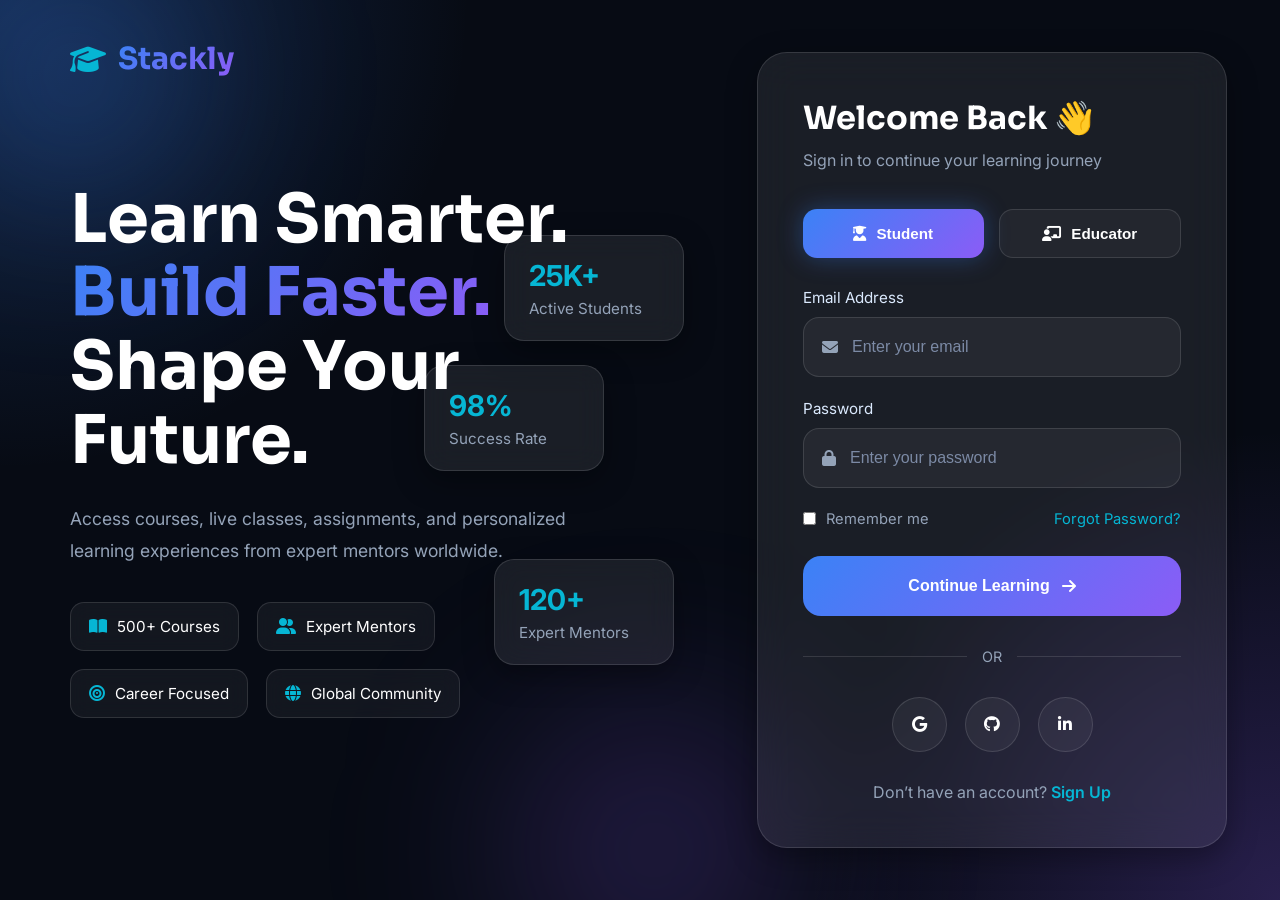
==== index.html @ 443db9fa "Inital commit" ====
<!DOCTYPE html>
<html lang="en">
<head>
  <meta charset="UTF-8" />
  <meta name="viewport" content="width=device-width, initial-scale=1.0"/>

  <title>Stackly Education Login</title>

  <!-- Google Fonts -->
  <link rel="preconnect" href="https://fonts.googleapis.com">
  <link rel="preconnect" href="https://fonts.gstatic.com" crossorigin>

  <link href="https://fonts.googleapis.com/css2?family=Inter:wght@300;400;500;600;700&family=Sora:wght@400;600;700&display=swap" rel="stylesheet">

  <!-- CSS -->
  <link rel="stylesheet" href="style.css">

  <!-- Icons -->
  <link rel="stylesheet"
  href="https://cdnjs.cloudflare.com/ajax/libs/font-awesome/6.5.2/css/all.min.css"/>
</head>

<body>

  <!-- ================= MAIN CONTAINER ================= -->
  <section class="auth-container">
    
    <!-- Logo -->
    <div class="logo">
    <i class="fa-solid fa-graduation-cap"></i>
    <span>Stackly</span>
    </div>
    <!-- ================= LEFT CONTENT ================= -->
    <div class="left-section">

      <!-- Hero Content -->
      <div class="hero-content">

        <h1>
          Learn Smarter.
          <span>Build Faster.</span>
          Shape Your Future.
        </h1>

        <p>
          Access courses, live classes, assignments,
          and personalized learning experiences
          from expert mentors worldwide.
        </p>

        <!-- Features -->
        <div class="feature-list">

          <div class="feature-pill">
            <i class="fa-solid fa-book-open"></i>
            <span>500+ Courses</span>
          </div>

          <div class="feature-pill">
            <i class="fa-solid fa-user-group"></i>
            <span>Expert Mentors</span>
          </div>

          <div class="feature-pill">
            <i class="fa-solid fa-bullseye"></i>
            <span>Career Focused</span>
          </div>

          <div class="feature-pill">
            <i class="fa-solid fa-globe"></i>
            <span>Global Community</span>
          </div>

        </div>

      </div>

      <!-- Floating Stats -->
      <div class="floating-cards">

        <div class="stats-card card-one">
          <h3>25K+</h3>
          <p>Active Students</p>
        </div>

        <div class="stats-card card-two">
          <h3>98%</h3>
          <p>Success Rate</p>
        </div>

        <div class="stats-card card-three">
          <h3>120+</h3>
          <p>Expert Mentors</p>
        </div>

      </div>

      <!-- Background Blur Effects -->
      <div class="blur blur-one"></div>
      <div class="blur blur-two"></div>

    </div>

    <!-- ================= RIGHT FORM SECTION ================= -->
    <div class="right-section">

      <!-- Auth Card -->
      <div class="auth-card">

        <!-- Form Header -->
        <div class="form-header">

          <h2>Welcome Back 👋</h2>

          <p>
            Sign in to continue your learning journey
          </p>

        </div>

        <!-- Role Selector -->
        <div class="role-selector">

          <button class="role-btn active">
            <i class="fa-solid fa-user-graduate"></i>
            Student
          </button>

          <button class="role-btn">
            <i class="fa-solid fa-chalkboard-user"></i>
            Educator
          </button>

        </div>

        <!-- Login Form -->
        <form class="auth-form">

          <!-- Email -->
          <div class="input-group">

            <label>Email Address</label>

            <div class="input-field">
              <i class="fa-solid fa-envelope"></i>

              <input
                type="email"
                placeholder="Enter your email"
                required
              >
            </div>

          </div>

          <!-- Password -->
          <div class="input-group">

            <label>Password</label>

            <div class="input-field">
              <i class="fa-solid fa-lock"></i>

              <input
                type="password"
                placeholder="Enter your password"
                required
              >
            </div>

          </div>

          <!-- Options -->
          <div class="form-options">

            <div class="remember">

              <input type="checkbox" id="remember">

              <label for="remember">
                Remember me
              </label>

            </div>

            <a href="./404page.html" class="forgot-password">
              Forgot Password?
            </a>

          </div>

          <!-- Submit Button -->
          <button type="submit" class="login-btn">
            Continue Learning
            <i class="fa-solid fa-arrow-right"></i>
          </button>

        </form>

        <!-- Divider -->
        <div class="divider">
          <span>OR</span>
        </div>

        <!-- Social Login -->
        <div class="social-login">

          <a href="./404page.html" class="social-btn">
            <i class="fa-brands fa-google"></i>
          </a>

          <a href="./404page.html" class="social-btn">
            <i class="fa-brands fa-github"></i>
          </a>

          <a href="./404page.html" class="social-btn">
            <i class="fa-brands fa-linkedin-in"></i>
          </a>

        </div>

        <!-- Bottom Text -->
        <div class="bottom-text">

          <p>
            Don’t have an account?
            <a href="./signUp.html">Sign Up</a>
          </p>

        </div>

      </div>

    </div>

  </section>
<script>

  const roleButtons = document.querySelectorAll(".role-btn");

  roleButtons.forEach(button => {

    button.addEventListener("click", () => {

      roleButtons.forEach(btn => {
        btn.classList.remove("active");
      });

      button.classList.add("active");

    });

  });

</script>
</body>
</html>
---- style.css ----
/* =========================
   RESET
========================= */
*{
  margin: 0;
  padding: 0;
  box-sizing: border-box;
}

html{
  scroll-behavior: smooth;
}

body{
  font-family: "Inter", sans-serif;
  background: #070b14;
  color: white;
  overflow-x: hidden;
}

/* =========================
   ROOT VARIABLES
========================= */
:root{

  --primary: #3b82f6;
  --secondary: #8b5cf6;
  --accent: #06b6d4;

  --bg-dark: #070b14;
  --bg-light: #0f172a;

  --text-light: #ffffff;
  --text-gray: #94a3b8;

  --glass: rgba(255,255,255,0.08);
  --border: rgba(255,255,255,0.12);

  --shadow:
    0 10px 30px rgba(0,0,0,0.35);

  --gradient:
    linear-gradient(
      135deg,
      #3b82f6,
      #8b5cf6
    );
}

/* =========================
   MAIN CONTAINER
========================= */
.auth-container{
  min-height: 100vh;
  display: flex;

  background:
    radial-gradient(circle at top left,
    rgba(59,130,246,0.25),
    transparent 30%),

    radial-gradient(circle at bottom right,
    rgba(139,92,246,0.25),
    transparent 30%),

    var(--bg-dark);

  position: relative;
  overflow: hidden;
}

/* =========================
   LEFT SECTION
========================= */
.left-section{
  width: 55%;

  padding: 50px 90px 50px 70px;

  display: flex;
  flex-direction: column;
  justify-content: center;

  position: relative;
}

/* =========================
   LOGO
========================= */
.logo{
  position: absolute;

  top: 40px;
  left: 70px;

  display: flex;
  align-items: center;
  gap: 12px;

  font-size: 1.9rem;
  font-weight: 700;

  font-family: "Sora", sans-serif;

  z-index: 10;

  cursor: pointer;

  transition:
    transform 0.4s ease,
    filter 0.4s ease;
}

/* =========================
   LOGO TEXT
========================= */
.logo span{
  background: var(--gradient);

  -webkit-background-clip: text;
  -webkit-text-fill-color: transparent;

  transition: 0.4s ease;
}

/* =========================
   LOGO ICON
========================= */
.logo i{
  color: var(--accent);
  font-size: 1.8rem;

  transition:
    transform 0.4s ease,
    color 0.4s ease;
}

/* =========================
   LOGO HOVER
========================= */
.logo:hover{

  transform: translateY(-4px);

  filter:
    drop-shadow(
      0 0 18px rgba(59,130,246,0.35)
    );
}

.logo:hover i{

  transform: rotate(-12deg) scale(1.1);

  color: #3b82f6;
}

.logo:hover span{

  filter:
    brightness(1.15);
}

/* =========================
   HERO CONTENT
========================= */
.hero-content{
  max-width: 560px;
  position: relative;
  z-index: 5;
}

.hero-content h1{
  font-size: 4.2rem;
  line-height: 1.1;
  font-weight: 700;

  margin-bottom: 25px;

  font-family: "Sora", sans-serif;
}

.hero-content h1 span{
  background: var(--gradient);

  -webkit-background-clip: text;
  -webkit-text-fill-color: transparent;
}

.hero-content p{
  color: var(--text-gray);

  font-size: 1.1rem;
  line-height: 1.8;

  margin-bottom: 35px;
}

/* =========================
   FEATURES
========================= */
.feature-list{
  display: flex;
  flex-wrap: wrap;
  gap: 18px;
}

.feature-pill{
  padding: 14px 18px;

  background: rgba(255,255,255,0.05);

  border: 1px solid var(--border);

  border-radius: 14px;

  display: flex;
  align-items: center;
  gap: 10px;

  backdrop-filter: blur(10px);

  transition: 0.4s ease;
}

.feature-pill:hover{
  transform: translateY(-5px);

  border-color: var(--accent);
}
.feature-pill i{
  color: var(--accent);
}

.feature-pill span{
  color: white;
  font-size: 0.95rem;
}

/* =========================
   FLOATING CARDS AREA
========================= */
.floating-cards{
  position: absolute;

  top: 50%;
  right: 20px;

  transform: translateY(-50%);

  width: 260px;
  height: 430px;

  z-index: 1;
}

/* =========================
   STATS CARD
========================= */
.stats-card{
  position: absolute;

  width: 180px;

  background: rgba(255,255,255,0.08);

  border: 1px solid rgba(255,255,255,0.12);

  backdrop-filter: blur(14px);

  border-radius: 20px;

  padding: 22px 24px;

  box-shadow: var(--shadow);

  animation: float 5s ease-in-out infinite;

  transition:
    transform 0.4s ease,
    background 0.4s ease,
    border-color 0.4s ease,
    box-shadow 0.4s ease;
}

/* =========================
   CARD HOVER
========================= */
.stats-card:hover{

  background:
    linear-gradient(
      135deg,
      rgb(26, 121, 195),
      rgba(59,130,246,0.18)
    );

  border-color:
    rgba(59,130,246,0.45);

  transform:
    translateY(-8px) scale(1.03);

  box-shadow:
    0 15px 40px rgba(59,130,246,0.35);

  z-index: 10;
}

.stats-card h3{
  font-size: 1.8rem;
  color: var(--accent);
  margin-bottom: 6px;
}

.stats-card p{
  color: var(--text-gray);
  font-size: 0.95rem;
}

/* =========================
   CARD POSITIONS
========================= */
.card-one{
  top: 0;
  right: 0;
}

.card-two{
  top: 130px;
  left: 0;

  animation-delay: 1s;
}

.card-three{
  bottom: 0;
  right: 10px;

  animation-delay: 2s;
}

/* =========================
   BLUR EFFECTS
========================= */
.blur{
  position: absolute;
  border-radius: 50%;
  filter: blur(90px);
  z-index: 0;
}

.blur-one{
  width: 250px;
  height: 250px;

  background: rgba(59,130,246,0.25);

  top: -50px;
  left: -50px;
}

.blur-two{
  width: 300px;
  height: 300px;

  background: rgba(139,92,246,0.20);

  bottom: -100px;
  right: -100px;
}

/* =========================
   RIGHT SECTION
========================= */
.right-section{
  width: 45%;

  display: flex;
  align-items: center;
  justify-content: center;

  padding: 40px;

  position: relative;
  z-index: 2;
}

/* =========================
   AUTH CARD
========================= */
.auth-card{
  width: 100%;
  max-width: 470px;

  background: rgba(255,255,255,0.08);

  border: 1px solid rgba(255,255,255,0.12);

  backdrop-filter: blur(20px);

  border-radius: 30px;

  padding: 45px;

  box-shadow: var(--shadow);

  position: relative;
  z-index: 2;
}

/* =========================
   FORM HEADER
========================= */
.form-header{
  margin-bottom: 35px;
}

.form-header h2{
  font-size: 2rem;
  margin-bottom: 10px;

  font-family: "Sora", sans-serif;
}

.form-header p{
  color: var(--text-gray);
  line-height: 1.6;
}

/* =========================
   ROLE SELECTOR
========================= */
.role-selector{
  display: flex;
  gap: 15px;

  margin-bottom: 30px;
}

.role-btn{
  flex: 1;

  padding: 15px;

  border: 1px solid rgba(255,255,255,0.12);

  background: rgba(255,255,255,0.04);

  color: white;

  border-radius: 14px;

  user-select: none;

  display: flex;
  align-items: center;
  justify-content: center;
  gap: 10px;

  cursor: pointer;

  transition: 0.4s ease;

  font-size: 0.95rem;
  font-weight: 600;
}

.role-btn:hover{
  transform: translateY(-3px);
}

.role-btn.active{
  background: var(--gradient);
  border: none;

  box-shadow:
    0 0 25px rgba(59,130,246,0.35);
}

/* =========================
   INPUT GROUP
========================= */
.input-group{
  margin-bottom: 22px;
}

.input-group label{
  display: block;

  margin-bottom: 10px;

  font-size: 0.95rem;

  color: #dbeafe;
}

.input-field{
  height: 60px;

  background: rgba(255,255,255,0.05);

  border: 1px solid rgba(255,255,255,0.12);

  border-radius: 16px;

  display: flex;
  align-items: center;

  padding: 0 18px;

  transition: 0.3s ease;
}

.input-field:focus-within{
  border-color: var(--primary);

  box-shadow:
    0 0 20px rgba(59,130,246,0.25);
}

.input-field i{
  color: var(--text-gray);
  margin-right: 14px;
}

.input-field input{
  width: 100%;
  height: 100%;

  border: none;
  outline: none;

  background: transparent;

  color: white;

  font-size: 1rem;
}

.input-field input::placeholder{
  color: #7c8aa5;
}

/* =========================
   FORM OPTIONS
========================= */
.form-options{
  display: flex;
  align-items: center;
  justify-content: space-between;

  margin-bottom: 28px;
}

.remember{
  display: flex;
  align-items: center;
  gap: 10px;
}

.remember label{
  color: var(--text-gray);
  font-size: 0.92rem;
}

.forgot-password{
  color: var(--accent);

  text-decoration: none;

  font-size: 0.92rem;
}

.forgot-password:hover{
  text-decoration: underline;
}

/* =========================
   LOGIN BUTTON
========================= */
.login-btn{
  width: 100%;
  height: 60px;

  border: none;
  outline: none;

  border-radius: 18px;

  background: var(--gradient);

  color: white;

  font-size: 1rem;
  font-weight: 600;

  cursor: pointer;

  display: flex;
  align-items: center;
  justify-content: center;
  gap: 12px;

  transition: 0.4s ease;
}

.login-btn:hover{
  transform: translateY(-4px);

  box-shadow:
    0 15px 30px rgba(59,130,246,0.35);
}

/* =========================
   DIVIDER
========================= */
.divider{
  margin: 32px 0;

  display: flex;
  align-items: center;
  gap: 15px;
}

.divider::before,
.divider::after{
  content: "";
  flex: 1;
  height: 1px;

  background: rgba(255,255,255,0.12);
}

.divider span{
  color: var(--text-gray);
  font-size: 0.9rem;
}

/* =========================
   SOCIAL LOGIN
========================= */
.social-login{
  display: flex;
  justify-content: center;
  gap: 18px;
}

.social-btn{
  width: 55px;
  height: 55px;

  border-radius: 50%;

  border: 1px solid rgba(255,255,255,0.12);

  background: rgba(255,255,255,0.05);

  color: white;

  display: flex;
  align-items: center;
  justify-content: center;

  text-decoration: none;

  cursor: pointer;

  transition: 0.4s ease;

  font-size: 1rem;
}

.social-btn:hover{
  transform: translateY(-5px);

  background: var(--primary);
}

/* =========================
   BOTTOM TEXT
========================= */
.bottom-text{
  margin-top: 30px;
  text-align: center;
}

.bottom-text p{
  color: var(--text-gray);
}

.bottom-text a{
  color: var(--accent);

  text-decoration: none;

  font-weight: 600;
}

.bottom-text a:hover{
  color: #3b82f6;

  text-shadow:
    0 0 12px rgba(59,130,246,0.5);
}

/* =========================
   FLOAT ANIMATION
========================= */
@keyframes float{

  0%{
    transform: translateY(0px);
  }

  50%{
    transform: translateY(-12px);
  }

  100%{
    transform: translateY(0px);
  }
}

/* =========================
   RESPONSIVE
========================= */
@media(max-width: 1100px){

  .hero-content h1{
    font-size: 3.3rem;
  }

  .left-section{
    padding: 50px;
  }

  .logo{
    left: 50px;
  }

  .floating-cards{
    right: -20px;
    transform: translateY(-50%) scale(0.9);
  }
}

/* =========================
   MOBILE VIEW
========================= */
@media(max-width: 900px){

  .auth-container{
    flex-direction: column;
  }

  .right-section{
    width: 100%;
    order: 2;

    padding:
      40px 20px 40px;
  }

  .left-section{
    width: 100%;
    order: 3;

    padding:
      30px 20px 60px;
  }


    .logo{
    position: relative;

    top: 0;
    left: 0;

    width: 100%;

    display: flex;
    justify-content: center;
    align-items: center;

    margin-bottom: 25px;

    z-index: 20;
    }

  .hero-content{
    margin-top: 10px;
    max-width: 100%;
  }

  .hero-content h1{
    font-size: 2.4rem;
    margin-bottom: 18px;
  }

  .hero-content p{
    font-size: 1rem;
    margin-bottom: 25px;
  }

  .feature-list{
    gap: 12px;
  }

  .feature-pill{
    padding: 12px 14px;
    font-size: 0.85rem;
  }

  .auth-card{
    padding: 30px 24px;
    border-radius: 24px;
  }

  .form-header h2{
    font-size: 1.7rem;
  }

  /* =========================
     MOBILE FLOATING CARDS
  ========================= */
  .floating-cards{
    position: relative;

    top: auto;
    right: auto;

    transform: none;

    width: 100%;
    height: auto;

    display: flex;
    flex-direction: column;
    gap: 18px;

    margin-top: 40px;
  }

  .stats-card{
    position: relative;

    width: 100%;

    top: auto;
    left: auto;
    right: auto;
    bottom: auto;
  }
}

/* =========================
   SMALL MOBILE
========================= */
@media(max-width: 500px){

  .hero-content h1{
    font-size: 2rem;
  }

  .form-header h2{
    font-size: 1.5rem;
  }

  .role-selector{
    flex-direction: column;
  }

  .form-options{
    flex-direction: column;
    gap: 15px;

    align-items: flex-start;
  }

  .social-login{
    gap: 12px;
  }

  .social-btn{
    width: 50px;
    height: 50px;
  }
}
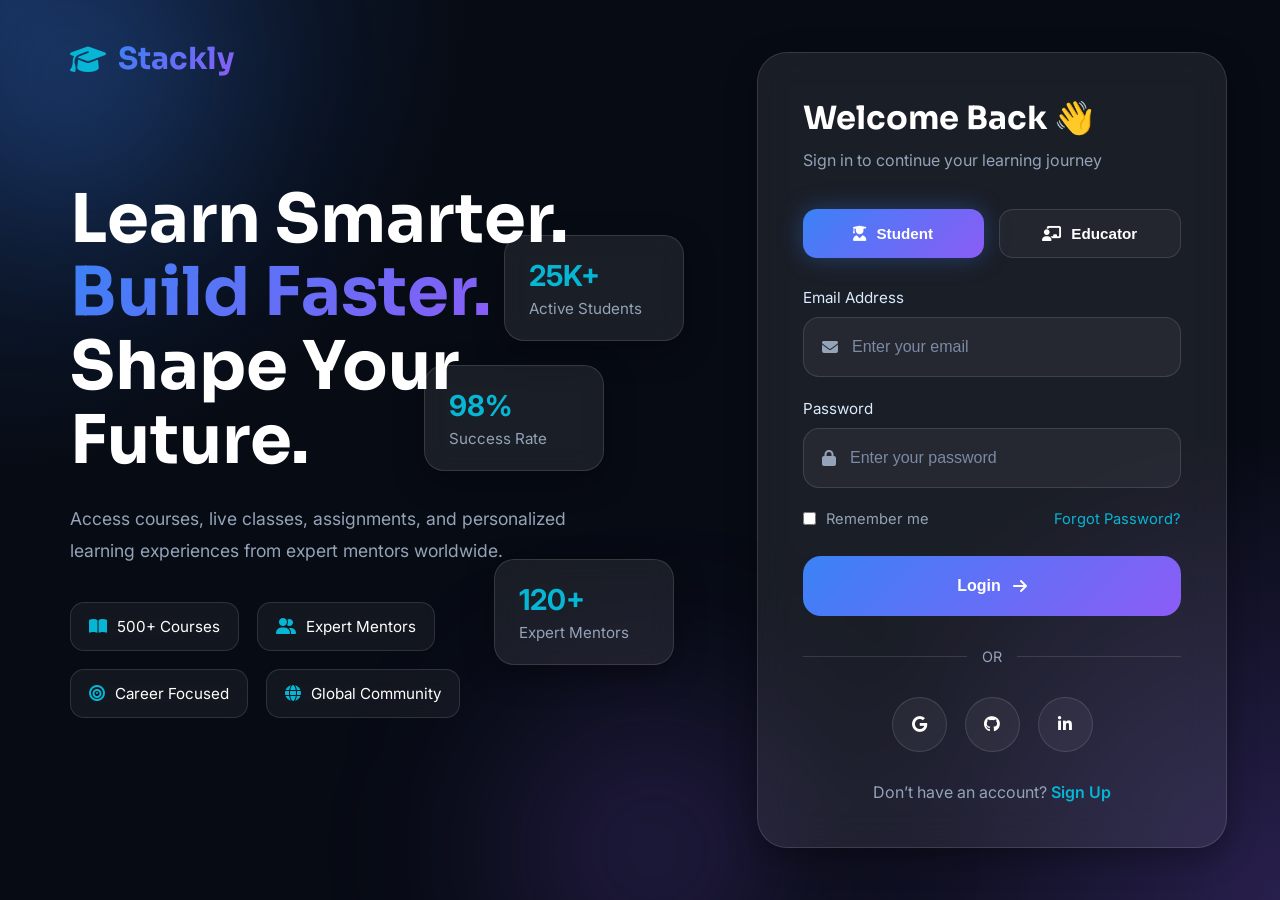
==== commit 2f767033: "button name changrd" ====
--- a/index.html
+++ b/index.html
@@ -121,15 +121,23 @@
         <!-- Role Selector -->
         <div class="role-selector">
 
-          <button class="role-btn active">
-            <i class="fa-solid fa-user-graduate"></i>
-            Student
-          </button>
-
-          <button class="role-btn">
-            <i class="fa-solid fa-chalkboard-user"></i>
-            Educator
-          </button>
+            <button
+                type="button"
+                class="role-btn active"
+                data-role="student"
+            >
+                <i class="fa-solid fa-user-graduate"></i>
+                Student
+            </button>
+
+            <button
+                type="button"
+                class="role-btn"
+                data-role="educator"
+            >
+                <i class="fa-solid fa-chalkboard-user"></i>
+                Educator
+            </button>
 
         </div>
 
@@ -146,9 +154,10 @@
 
               <input
                 type="email"
+                id="email"
                 placeholder="Enter your email"
                 required
-              >
+                >
             </div>
 
           </div>
@@ -163,6 +172,7 @@
 
               <input
                 type="password"
+                id="password"
                 placeholder="Enter your password"
                 required
               >
@@ -191,7 +201,7 @@
 
           <!-- Submit Button -->
           <button type="submit" class="login-btn">
-            Continue Learning
+            Login
             <i class="fa-solid fa-arrow-right"></i>
           </button>
 
@@ -232,25 +242,82 @@
       </div>
 
     </div>
+    
 
   </section>
 <script>
 
-  const roleButtons = document.querySelectorAll(".role-btn");
-
-  roleButtons.forEach(button => {
-
-    button.addEventListener("click", () => {
-
-      roleButtons.forEach(btn => {
-        btn.classList.remove("active");
-      });
-
-      button.classList.add("active");
-
+/* =========================
+   ROLE SELECTOR
+========================= */
+
+const roleButtons =
+document.querySelectorAll(".role-btn");
+
+/* DEFAULT ROLE */
+let selectedRole = "student";
+
+roleButtons.forEach((button) => {
+
+  button.onclick = function(){
+
+    roleButtons.forEach((btn) => {
+      btn.classList.remove("active");
     });
 
-  });
+    this.classList.add("active");
+
+    selectedRole =
+    this.dataset.role;
+
+    console.log("Selected Role:", selectedRole);
+
+  };
+
+});
+
+/* =========================
+   LOGIN FORM
+========================= */
+
+const form =
+document.querySelector(".auth-form");
+
+form.onsubmit = function(e){
+
+  e.preventDefault();
+
+  const username =
+  document.getElementById("email").value;
+
+  localStorage.setItem(
+    "username",
+    username
+  );
+
+  localStorage.setItem(
+    "role",
+    selectedRole
+  );
+
+  console.log(selectedRole);
+
+  /* REDIRECT */
+  if(selectedRole === "educator"){
+
+    window.location.href =
+    "dashboard2.html";
+
+  }
+
+  else{
+
+    window.location.href =
+    "dashboard1.html";
+
+  }
+
+};
 
 </script>
 </body>
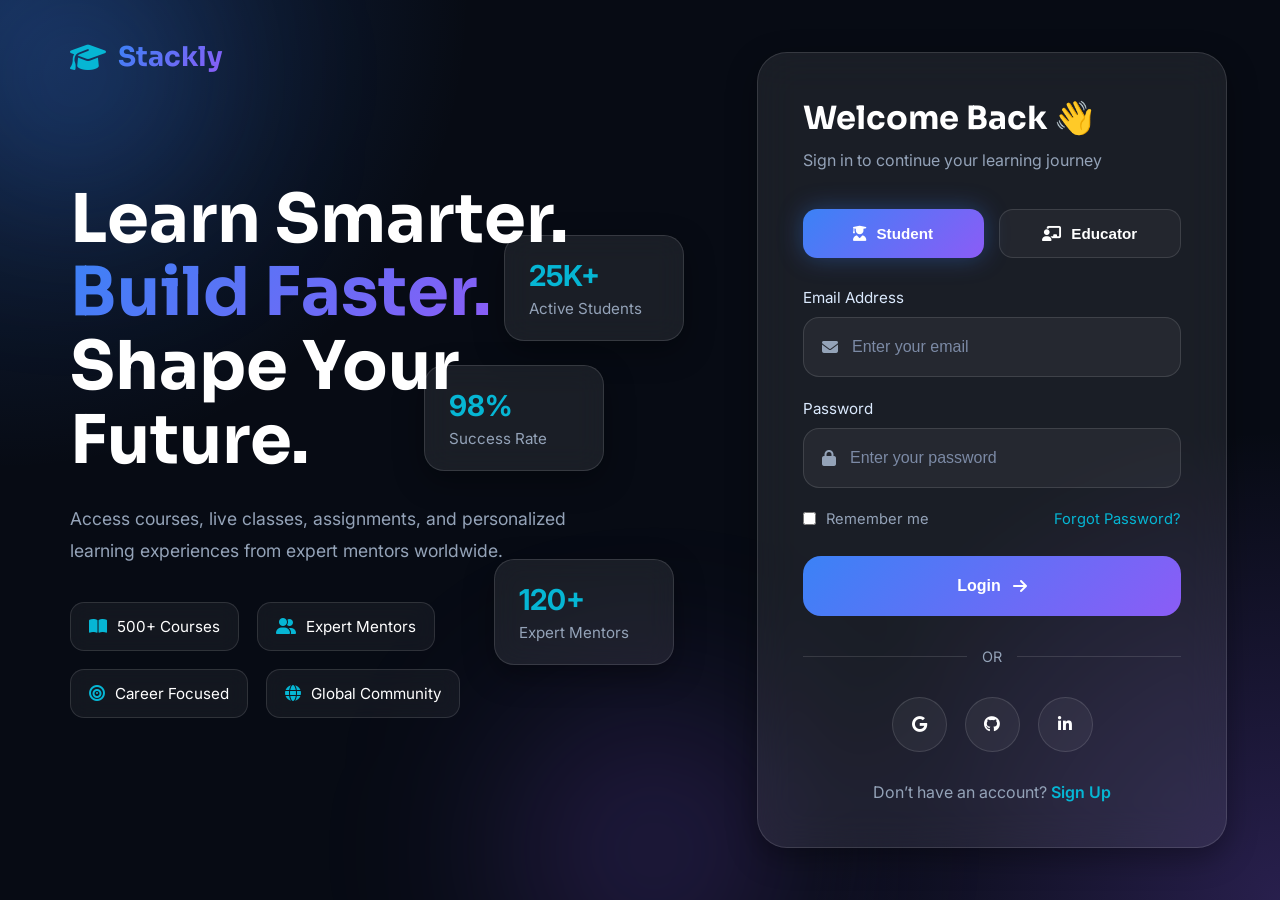
==== commit 9fc31c07: "added navigation for acrds and logo" ====
--- a/index.html
+++ b/index.html
@@ -26,10 +26,12 @@
   <section class="auth-container">
     
     <!-- Logo -->
-    <div class="logo">
+    <a href="index.html" class="logo">
+
     <i class="fa-solid fa-graduation-cap"></i>
     <span>Stackly</span>
-    </div>
+
+    </a>
     <!-- ================= LEFT CONTENT ================= -->
     <div class="left-section">
 
--- a/style.css
+++ b/style.css
@@ -886,4 +886,40 @@
     width: 50px;
     height: 50px;
   }
+}
+
+.logo {
+  display: flex;
+  align-items: center;
+  gap: 12px;
+
+  font-size: 1.7rem;
+  font-weight: 700;
+  font-family: "Sora", sans-serif;
+
+  cursor: pointer;
+  transition: 0.4s ease;
+
+  text-decoration: none; /* important */
+  color: inherit;        /* keeps original color */
+}
+
+.logo span {
+  background: var(--gradient);
+  -webkit-background-clip: text;
+  -webkit-text-fill-color: transparent;
+}
+
+.logo i {
+  color: var(--accent);
+  transition: 0.4s ease;
+}
+
+.logo:hover {
+  transform: translateY(-4px);
+}
+
+.logo:hover i {
+  transform: rotate(-12deg);
+  color: #3b82f6;
 }
